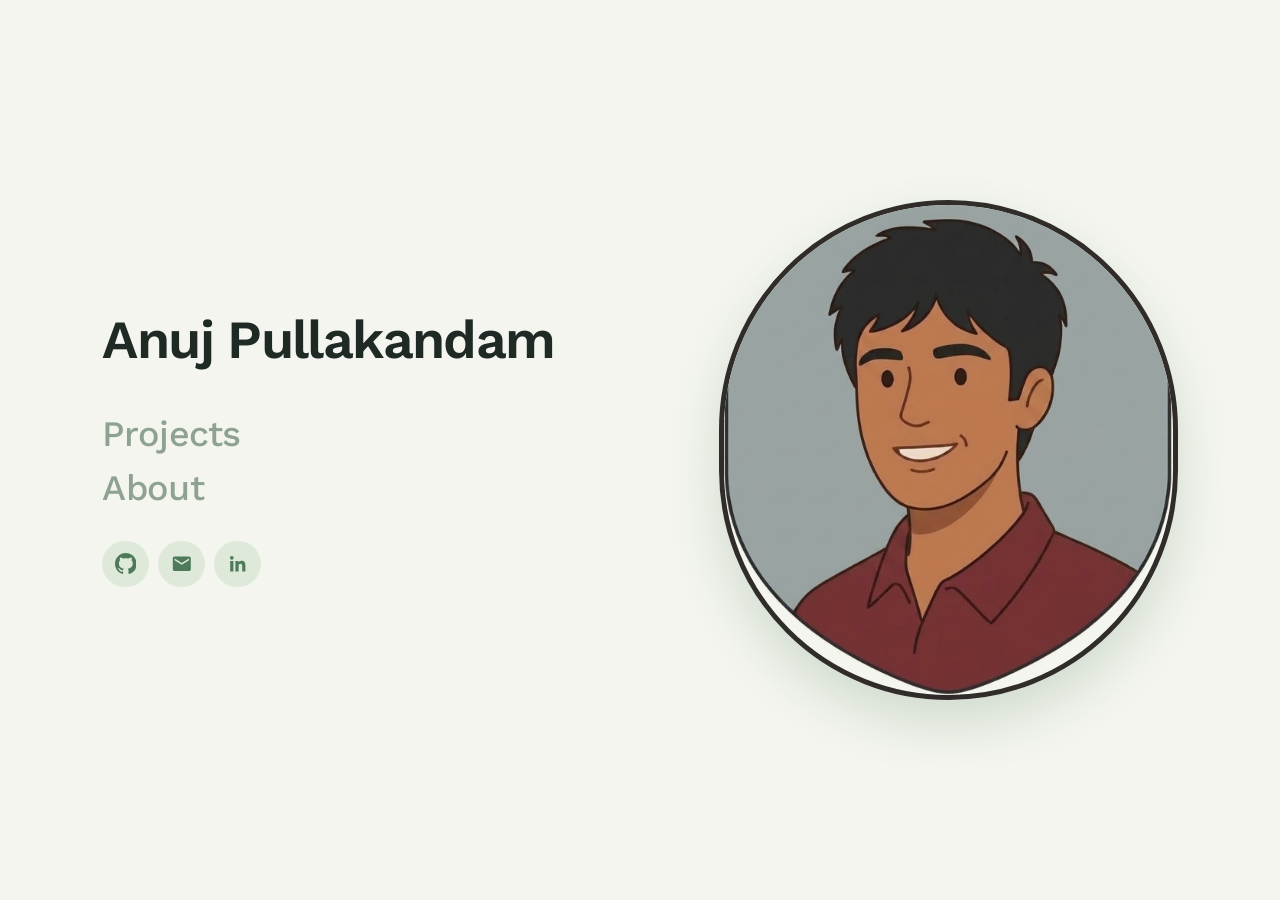
==== index.html @ 31966b10 "Full-page Projects/About with back arrow, copy-email, smaller name, shorter portrait Co-Authored-By:" ====
<!DOCTYPE html>
<html lang="en">
<head>
  <meta charset="UTF-8" />
  <meta name="viewport" content="width=device-width, initial-scale=1" />
  <title>Anuj Pullakandam</title>
  <meta name="description" content="Personal website of Anuj Pullakandam." />
  <link rel="preconnect" href="https://fonts.googleapis.com" />
  <link rel="preconnect" href="https://fonts.gstatic.com" crossorigin />
  <link href="https://fonts.googleapis.com/css2?family=Work+Sans:wght@400;500;600&display=swap" rel="stylesheet" />
  <link rel="stylesheet" href="css/style.css" />
</head>
<body>
  <main class="page">

    <!-- LEFT: name + navigation -->
    <nav class="sidebar">
      <h1 class="name">Anuj Pullakandam</h1>

      <ul class="links">
        <li><a href="#projects" data-view="projects">Projects</a></li>
        <li><a href="#about" data-view="about">About</a></li>
      </ul>

      <div class="socials">
        <a href="https://github.com/junap206" target="_blank" rel="noopener" aria-label="GitHub">
          <svg viewBox="0 0 16 16" aria-hidden="true"><path fill="currentColor" d="M8 0C3.58 0 0 3.58 0 8c0 3.54 2.29 6.53 5.47 7.59.4.07.55-.17.55-.38 0-.19-.01-.82-.01-1.49-2.01.37-2.53-.49-2.69-.94-.09-.23-.48-.94-.82-1.13-.28-.15-.68-.52-.01-.53.63-.01 1.08.58 1.23.82.72 1.21 1.87.87 2.33.66.07-.52.28-.87.51-1.07-1.78-.2-3.64-.89-3.64-3.95 0-.87.31-1.59.82-2.15-.08-.2-.36-1.02.08-2.12 0 0 .67-.21 2.2.82a7.5 7.5 0 0 1 4 0c1.53-1.04 2.2-.82 2.2-.82.44 1.1.16 1.92.08 2.12.51.56.82 1.27.82 2.15 0 3.07-1.87 3.75-3.65 3.95.29.25.54.73.54 1.48 0 1.07-.01 1.93-.01 2.2 0 .21.15.46.55.38A8.01 8.01 0 0 0 16 8c0-4.42-3.58-8-8-8z"/></svg>
        </a>
        <button type="button" class="copy-email" data-email="junap206@gmail.com" aria-label="Copy email address">
          <svg viewBox="0 0 24 24" aria-hidden="true"><path fill="currentColor" d="M20 4H4c-1.1 0-2 .9-2 2v12c0 1.1.9 2 2 2h16c1.1 0 2-.9 2-2V6c0-1.1-.9-2-2-2zm0 4l-8 5-8-5V6l8 5 8-5v2z"/></svg>
        <span class="toast" role="status" aria-live="polite">Copied!</span></button>
        <a href="https://www.linkedin.com/in/anuj-pullakandam" target="_blank" rel="noopener" aria-label="LinkedIn">
          <svg viewBox="0 0 24 24" aria-hidden="true"><path fill="currentColor" d="M20.45 20.45h-3.56v-5.57c0-1.33-.03-3.04-1.85-3.04-1.86 0-2.14 1.45-2.14 2.94v5.67H9.35V9h3.41v1.56h.05c.48-.9 1.64-1.85 3.37-1.85 3.6 0 4.27 2.37 4.27 5.46v6.28zM5.34 7.43a2.06 2.06 0 1 1 0-4.12 2.06 2.06 0 0 1 0 4.12zM7.12 20.45H3.56V9h3.56v11.45z"/></svg>
        </a>
      </div>
    </nav>

    <!-- RIGHT: swaps between home / about / projects -->
    <section class="content">

      <div class="view is-active" id="home">
        <img class="photo" src="assets/photo.png" alt="Illustrated portrait of Anuj Pullakandam" />
      </div>

    </section>
  </main>


  <section class="page-full" id="projects" aria-hidden="true">
    <button type="button" class="back" aria-label="Back">
      <svg viewBox="0 0 24 24" aria-hidden="true"><path fill="none" stroke="currentColor" stroke-width="2" stroke-linecap="round" stroke-linejoin="round" d="M19 12H5m6-6-6 6 6 6"/></svg>
    </button>
    <div class="page-full__inner">
      <h2>Projects</h2>
        <ul class="project-list">
          <li>
            <a href="https://github.com/junap206/personal-website" target="_blank" rel="noopener">
              <strong>Personal Website</strong>
              <span>This site. Plain HTML, CSS and a little JavaScript.</span>
            </a>
          </li>
          <li>
            <a href="https://github.com/junap206/homecare_intake" target="_blank" rel="noopener">
              <strong>Homecare Intake</strong>
              <span>Replace this with a one-line description.</span>
            </a>
          </li>
        </ul>
    </div>
  </section>

  <section class="page-full" id="about" aria-hidden="true">
    <button type="button" class="back" aria-label="Back">
      <svg viewBox="0 0 24 24" aria-hidden="true"><path fill="none" stroke="currentColor" stroke-width="2" stroke-linecap="round" stroke-linejoin="round" d="M19 12H5m6-6-6 6 6 6"/></svg>
    </button>
    <div class="page-full__inner">
      <h2>About</h2>
        <p>Write a short paragraph about yourself: where you study, what you're interested in, what you're working on.</p>
        <p>A second paragraph is optional.</p>
    </div>
  </section>

  <script src="js/main.js"></script>
</body>
</html>
---- css/style.css ----
/* ---------- Design tokens: change colors/fonts here ---------- */
:root {
  --bg: #f3f5ee;          /* cream */
  --text: #1f2a24;
  --muted: #8fa291;       /* inactive nav words */
  --accent: #4f7a5a;      /* sage green */
  --highlight: #dfe9da;   /* soft sage tint (icon circles, hovers) */
  --outline: #302c2a;     /* portrait outline */
  --ease: 0.25s ease;
  --font: "Work Sans", -apple-system, BlinkMacSystemFont, "Segoe UI", sans-serif;
}

* { box-sizing: border-box; margin: 0; padding: 0; }

html, body { height: 100%; }

body {
  background: var(--bg);
  color: var(--text);
  font-family: var(--font);
  line-height: 1.5;
  overflow: hidden;       /* one page, no scrolling */
}

/* ---------- Layout: text left, portrait right ---------- */
.page {
  height: 100vh;
  max-width: 1400px;
  margin: 0 auto;
  padding: 0 clamp(2rem, 8vw, 8rem);
  display: grid;
  grid-template-columns: 1fr 1fr;
  gap: 6rem;
  align-items: center;
}

/* ---------- Left ---------- */
.name {
  font-size: clamp(2.1rem, 4.2vw, 3.8rem);
  font-weight: 600;
  letter-spacing: -0.03em;
  line-height: 1;
  margin-bottom: 2.6rem;
}

.links { list-style: none; display: flex; flex-direction: column; align-items: flex-start; }

.links a {
  display: inline-block;
  font-size: clamp(1.7rem, 2.8vw, 2.5rem);
  font-weight: 500;
  letter-spacing: -0.02em;
  color: var(--muted);
  text-decoration: none;
  transition: color var(--ease), transform var(--ease);
}
.links a:hover,
.links a:focus-visible { color: var(--accent); transform: translateX(6px); outline: none; }
.links a.is-current { color: var(--text); }

.socials { display: flex; gap: 0.6rem; margin-top: 1.6rem; }
.socials a,
.socials button {
  display: grid;
  place-items: center;
  width: 2.9rem;
  height: 2.9rem;
  color: var(--accent);
  background: var(--highlight);
  border-radius: 50%;
  border: 0;
  cursor: pointer;
  position: relative;
  transition: background var(--ease), color var(--ease), transform var(--ease);
}
.socials a:hover,
.socials a:focus-visible,
.socials button:hover,
.socials button:focus-visible { background: var(--accent); color: var(--bg); transform: translateY(-3px); outline: none; }
.socials svg { width: 1.35rem; height: 1.35rem; }

/* ---------- Right ---------- */
.content { position: relative; height: 80vh; }

.view {
  position: absolute;
  inset: 0;
  display: flex;
  flex-direction: column;
  justify-content: center;
  opacity: 0;
  visibility: hidden;
  transform: translateY(8px);
  transition: opacity 0.35s ease, transform 0.35s ease, visibility 0.35s;
}
.view.is-active { opacity: 1; visibility: visible; transform: none; }

/* tall pill portrait */
.photo {
  align-self: flex-end;
  height: min(100%, 500px);
  aspect-ratio: 587 / 640;   /* a little shorter than the full image */
  object-fit: cover;
  object-position: center bottom;   /* trims the empty top */
  border: 5px solid var(--outline);
  border-radius: 999px;
  box-shadow: 0 24px 50px rgba(79, 122, 90, 0.2);
}

.toast {
  position: absolute;
  top: calc(100% + 0.5rem);
  left: 50%;
  transform: translate(-50%, -4px);
  padding: 0.3rem 0.8rem;
  border-radius: 999px;
  background: var(--text);
  color: var(--bg);
  font: 500 0.8rem var(--font);
  white-space: nowrap;
  opacity: 0;
  pointer-events: none;
  transition: opacity var(--ease), transform var(--ease);
}
.toast.is-visible { opacity: 1; transform: translate(-50%, 0); }

/* ---------- Full-page Projects / About ---------- */
.page-full {
  position: fixed;
  inset: 0;
  z-index: 10;
  background: var(--bg);
  overflow-y: auto;
  opacity: 0;
  visibility: hidden;
  transform: translateY(24px);
  transition: opacity 0.4s ease, transform 0.4s ease, visibility 0.4s;
}
.page-full.is-open { opacity: 1; visibility: visible; transform: none; }

.back {
  position: absolute;
  top: 2rem;
  left: clamp(1.5rem, 4vw, 3rem);
  display: grid;
  place-items: center;
  width: 3rem;
  height: 3rem;
  border: 0;
  border-radius: 50%;
  background: var(--highlight);
  color: var(--accent);
  cursor: pointer;
  transition: background var(--ease), color var(--ease), transform var(--ease);
}
.back:hover,
.back:focus-visible { background: var(--accent); color: var(--bg); transform: translateX(-3px); outline: none; }
.back svg { width: 1.4rem; height: 1.4rem; }

.page-full__inner { max-width: 720px; margin: 0 auto; padding: 7rem 1.5rem 4rem; }
.page-full h2 { font-size: clamp(2.2rem, 4vw, 3.2rem); font-weight: 600; letter-spacing: -0.03em; margin-bottom: 2rem; }
.page-full p { color: #566a5b; font-size: 1.1rem; max-width: 52ch; }
.page-full p + p { margin-top: 1rem; }

.project-list { list-style: none; display: grid; gap: 1rem; }
.project-list a {
  display: block;
  padding: 1.4rem 1.6rem;
  background: var(--highlight);
  border-radius: 22px;
  color: var(--text);
  text-decoration: none;
  transition: background var(--ease), transform var(--ease);
}
.project-list a:hover { background: #d3e2cd; transform: translateX(4px); }
.project-list strong { display: block; font-weight: 600; font-size: 1.2rem; }
.project-list span { color: #566a5b; }

/* ---------- Small screens: stack and allow scroll so nothing is cut off ---------- */
@media (max-width: 720px) {
  body { overflow: auto; }
  .page { height: auto; min-height: 100vh; grid-template-columns: 1fr; gap: 2.5rem; padding: 3rem 1.5rem; align-items: start; }
  .content { height: auto; min-height: 60vh; }
  .photo { align-self: flex-start; height: auto; width: min(300px, 100%); }
}

@media (prefers-reduced-motion: reduce) {
  * { transition: none !important; }
}
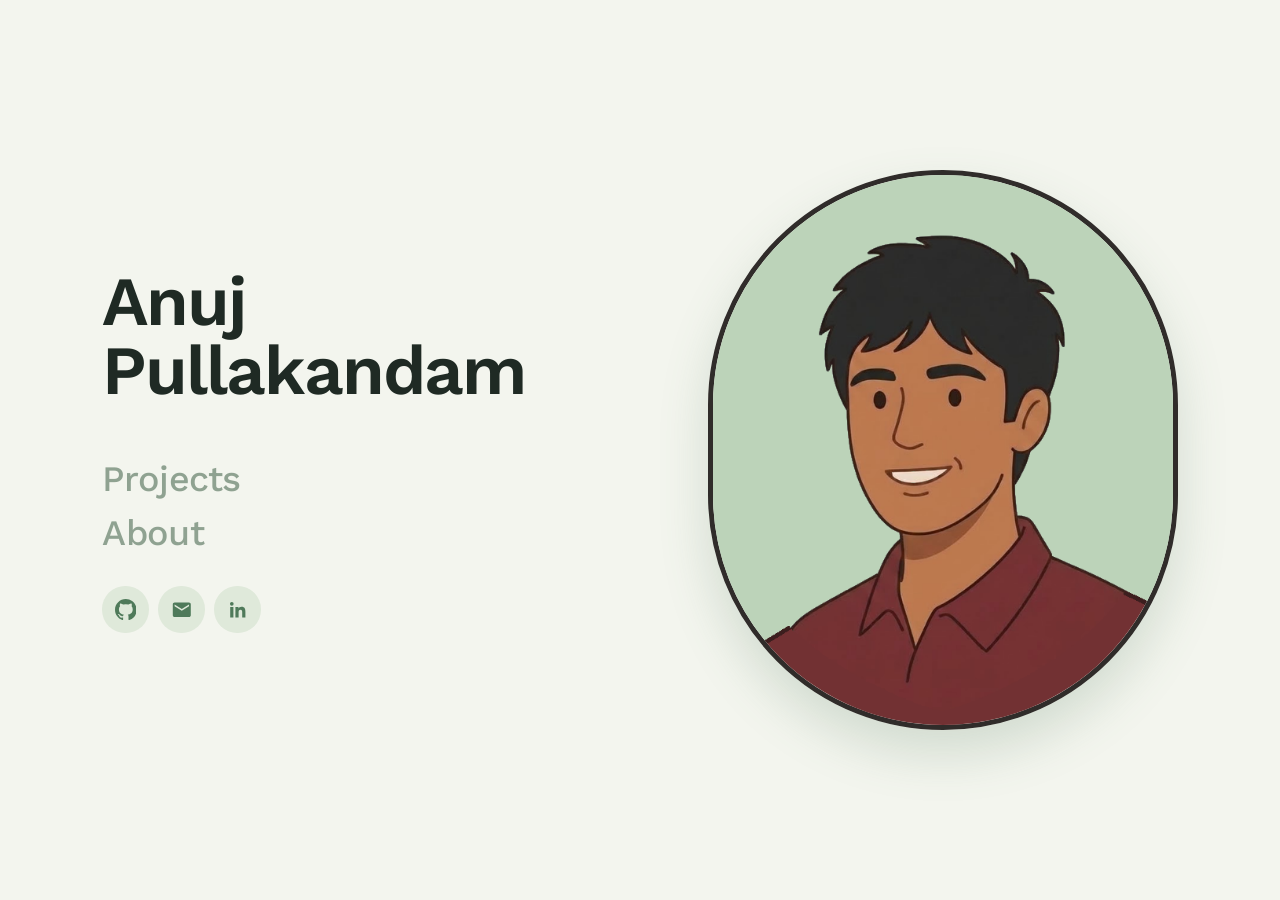
==== commit 3c2564c3: "Redesign: sage and cream palette, tall-pill portrait, icons under nav, project cards Co-Authored-By:" ====
--- a/index.html
+++ b/index.html
@@ -26,9 +26,9 @@
         <a href="https://github.com/junap206" target="_blank" rel="noopener" aria-label="GitHub">
           <svg viewBox="0 0 16 16" aria-hidden="true"><path fill="currentColor" d="M8 0C3.58 0 0 3.58 0 8c0 3.54 2.29 6.53 5.47 7.59.4.07.55-.17.55-.38 0-.19-.01-.82-.01-1.49-2.01.37-2.53-.49-2.69-.94-.09-.23-.48-.94-.82-1.13-.28-.15-.68-.52-.01-.53.63-.01 1.08.58 1.23.82.72 1.21 1.87.87 2.33.66.07-.52.28-.87.51-1.07-1.78-.2-3.64-.89-3.64-3.95 0-.87.31-1.59.82-2.15-.08-.2-.36-1.02.08-2.12 0 0 .67-.21 2.2.82a7.5 7.5 0 0 1 4 0c1.53-1.04 2.2-.82 2.2-.82.44 1.1.16 1.92.08 2.12.51.56.82 1.27.82 2.15 0 3.07-1.87 3.75-3.65 3.95.29.25.54.73.54 1.48 0 1.07-.01 1.93-.01 2.2 0 .21.15.46.55.38A8.01 8.01 0 0 0 16 8c0-4.42-3.58-8-8-8z"/></svg>
         </a>
-        <button type="button" class="copy-email" data-email="junap206@gmail.com" aria-label="Copy email address">
+        <a href="mailto:junap206@gmail.com" aria-label="Email">
           <svg viewBox="0 0 24 24" aria-hidden="true"><path fill="currentColor" d="M20 4H4c-1.1 0-2 .9-2 2v12c0 1.1.9 2 2 2h16c1.1 0 2-.9 2-2V6c0-1.1-.9-2-2-2zm0 4l-8 5-8-5V6l8 5 8-5v2z"/></svg>
-        <span class="toast" role="status" aria-live="polite">Copied!</span></button>
+        </a>
         <a href="https://www.linkedin.com/in/anuj-pullakandam" target="_blank" rel="noopener" aria-label="LinkedIn">
           <svg viewBox="0 0 24 24" aria-hidden="true"><path fill="currentColor" d="M20.45 20.45h-3.56v-5.57c0-1.33-.03-3.04-1.85-3.04-1.86 0-2.14 1.45-2.14 2.94v5.67H9.35V9h3.41v1.56h.05c.48-.9 1.64-1.85 3.37-1.85 3.6 0 4.27 2.37 4.27 5.46v6.28zM5.34 7.43a2.06 2.06 0 1 1 0-4.12 2.06 2.06 0 0 1 0 4.12zM7.12 20.45H3.56V9h3.56v11.45z"/></svg>
         </a>
@@ -42,16 +42,14 @@
         <img class="photo" src="assets/photo.png" alt="Illustrated portrait of Anuj Pullakandam" />
       </div>
 
-    </section>
-  </main>
+      <div class="view" id="about">
+        <h2>About</h2>
+        <p>Write a short paragraph about yourself: where you study, what you're interested in, what you're working on.</p>
+        <p>A second paragraph is optional.</p>
+      </div>
 
-
-  <section class="page-full" id="projects" aria-hidden="true">
-    <button type="button" class="back" aria-label="Back">
-      <svg viewBox="0 0 24 24" aria-hidden="true"><path fill="none" stroke="currentColor" stroke-width="2" stroke-linecap="round" stroke-linejoin="round" d="M19 12H5m6-6-6 6 6 6"/></svg>
-    </button>
-    <div class="page-full__inner">
-      <h2>Projects</h2>
+      <div class="view" id="projects">
+        <h2>Projects</h2>
         <ul class="project-list">
           <li>
             <a href="https://github.com/junap206/personal-website" target="_blank" rel="noopener">
@@ -66,19 +64,10 @@
             </a>
           </li>
         </ul>
-    </div>
-  </section>
+      </div>
 
-  <section class="page-full" id="about" aria-hidden="true">
-    <button type="button" class="back" aria-label="Back">
-      <svg viewBox="0 0 24 24" aria-hidden="true"><path fill="none" stroke="currentColor" stroke-width="2" stroke-linecap="round" stroke-linejoin="round" d="M19 12H5m6-6-6 6 6 6"/></svg>
-    </button>
-    <div class="page-full__inner">
-      <h2>About</h2>
-        <p>Write a short paragraph about yourself: where you study, what you're interested in, what you're working on.</p>
-        <p>A second paragraph is optional.</p>
-    </div>
-  </section>
+    </section>
+  </main>
 
   <script src="js/main.js"></script>
 </body>
--- a/css/style.css
+++ b/css/style.css
@@ -36,11 +36,11 @@
 
 /* ---------- Left ---------- */
 .name {
-  font-size: clamp(2.1rem, 4.2vw, 3.8rem);
+  font-size: clamp(2.6rem, 5.4vw, 4.8rem);
   font-weight: 600;
   letter-spacing: -0.03em;
   line-height: 1;
-  margin-bottom: 2.6rem;
+  margin-bottom: 3rem;
 }
 
 .links { list-style: none; display: flex; flex-direction: column; align-items: flex-start; }
@@ -59,8 +59,7 @@
 .links a.is-current { color: var(--text); }
 
 .socials { display: flex; gap: 0.6rem; margin-top: 1.6rem; }
-.socials a,
-.socials button {
+.socials a {
   display: grid;
   place-items: center;
   width: 2.9rem;
@@ -68,15 +67,10 @@
   color: var(--accent);
   background: var(--highlight);
   border-radius: 50%;
-  border: 0;
-  cursor: pointer;
-  position: relative;
   transition: background var(--ease), color var(--ease), transform var(--ease);
 }
 .socials a:hover,
-.socials a:focus-visible,
-.socials button:hover,
-.socials button:focus-visible { background: var(--accent); color: var(--bg); transform: translateY(-3px); outline: none; }
+.socials a:focus-visible { background: var(--accent); color: var(--bg); transform: translateY(-3px); outline: none; }
 .socials svg { width: 1.35rem; height: 1.35rem; }
 
 /* ---------- Right ---------- */
@@ -98,83 +92,31 @@
 /* tall pill portrait */
 .photo {
   align-self: flex-end;
-  height: min(100%, 500px);
-  aspect-ratio: 587 / 640;   /* a little shorter than the full image */
+  height: min(100%, 560px);
+  aspect-ratio: 587 / 700;
   object-fit: cover;
-  object-position: center bottom;   /* trims the empty top */
   border: 5px solid var(--outline);
   border-radius: 999px;
   box-shadow: 0 24px 50px rgba(79, 122, 90, 0.2);
 }
 
-.toast {
-  position: absolute;
-  top: calc(100% + 0.5rem);
-  left: 50%;
-  transform: translate(-50%, -4px);
-  padding: 0.3rem 0.8rem;
-  border-radius: 999px;
-  background: var(--text);
-  color: var(--bg);
-  font: 500 0.8rem var(--font);
-  white-space: nowrap;
-  opacity: 0;
-  pointer-events: none;
-  transition: opacity var(--ease), transform var(--ease);
-}
-.toast.is-visible { opacity: 1; transform: translate(-50%, 0); }
+.view h2 { font-size: 1.6rem; font-weight: 600; letter-spacing: -0.02em; margin-bottom: 1.2rem; }
+.view p { color: #566a5b; max-width: 44ch; font-size: 1.05rem; }
+.view p + p { margin-top: 0.9rem; }
 
-/* ---------- Full-page Projects / About ---------- */
-.page-full {
-  position: fixed;
-  inset: 0;
-  z-index: 10;
-  background: var(--bg);
-  overflow-y: auto;
-  opacity: 0;
-  visibility: hidden;
-  transform: translateY(24px);
-  transition: opacity 0.4s ease, transform 0.4s ease, visibility 0.4s;
-}
-.page-full.is-open { opacity: 1; visibility: visible; transform: none; }
-
-.back {
-  position: absolute;
-  top: 2rem;
-  left: clamp(1.5rem, 4vw, 3rem);
-  display: grid;
-  place-items: center;
-  width: 3rem;
-  height: 3rem;
-  border: 0;
-  border-radius: 50%;
-  background: var(--highlight);
-  color: var(--accent);
-  cursor: pointer;
-  transition: background var(--ease), color var(--ease), transform var(--ease);
-}
-.back:hover,
-.back:focus-visible { background: var(--accent); color: var(--bg); transform: translateX(-3px); outline: none; }
-.back svg { width: 1.4rem; height: 1.4rem; }
-
-.page-full__inner { max-width: 720px; margin: 0 auto; padding: 7rem 1.5rem 4rem; }
-.page-full h2 { font-size: clamp(2.2rem, 4vw, 3.2rem); font-weight: 600; letter-spacing: -0.03em; margin-bottom: 2rem; }
-.page-full p { color: #566a5b; font-size: 1.1rem; max-width: 52ch; }
-.page-full p + p { margin-top: 1rem; }
-
-.project-list { list-style: none; display: grid; gap: 1rem; }
+.project-list { list-style: none; display: grid; gap: 0.9rem; max-width: 460px; }
 .project-list a {
   display: block;
-  padding: 1.4rem 1.6rem;
+  padding: 1.1rem 1.4rem;
   background: var(--highlight);
-  border-radius: 22px;
+  border-radius: 20px;
   color: var(--text);
   text-decoration: none;
   transition: background var(--ease), transform var(--ease);
 }
 .project-list a:hover { background: #d3e2cd; transform: translateX(4px); }
-.project-list strong { display: block; font-weight: 600; font-size: 1.2rem; }
-.project-list span { color: #566a5b; }
+.project-list strong { display: block; font-weight: 600; font-size: 1.1rem; }
+.project-list span { color: #566a5b; font-size: 0.95rem; }
 
 /* ---------- Small screens: stack and allow scroll so nothing is cut off ---------- */
 @media (max-width: 720px) {
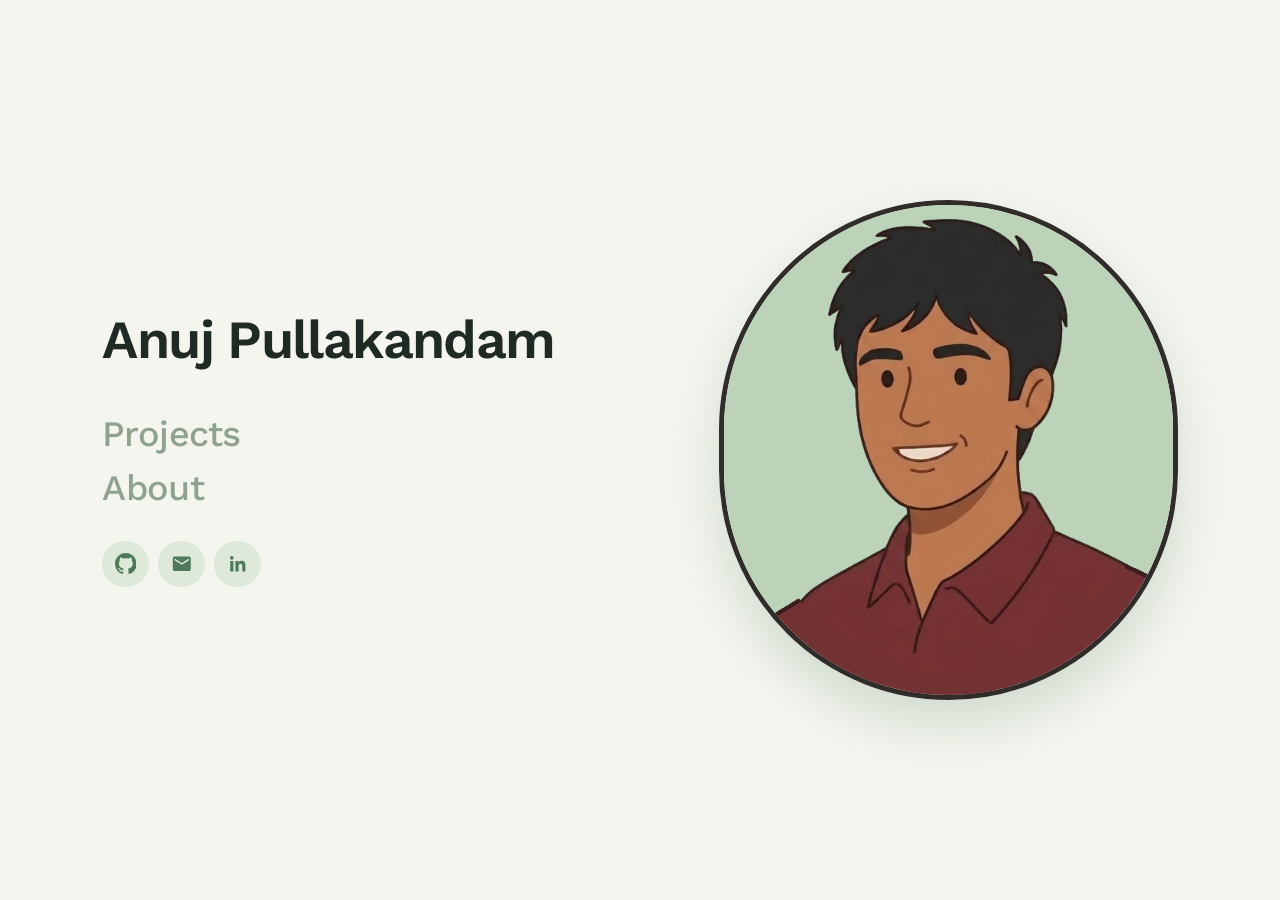
==== commit 71c6a1e6: "About: one-line intro, dash list, interest bubbles; tidy demo captions Co-Authored-By: Claude Sonnet" ====
--- a/index.html
+++ b/index.html
@@ -26,9 +26,9 @@
         <a href="https://github.com/junap206" target="_blank" rel="noopener" aria-label="GitHub">
           <svg viewBox="0 0 16 16" aria-hidden="true"><path fill="currentColor" d="M8 0C3.58 0 0 3.58 0 8c0 3.54 2.29 6.53 5.47 7.59.4.07.55-.17.55-.38 0-.19-.01-.82-.01-1.49-2.01.37-2.53-.49-2.69-.94-.09-.23-.48-.94-.82-1.13-.28-.15-.68-.52-.01-.53.63-.01 1.08.58 1.23.82.72 1.21 1.87.87 2.33.66.07-.52.28-.87.51-1.07-1.78-.2-3.64-.89-3.64-3.95 0-.87.31-1.59.82-2.15-.08-.2-.36-1.02.08-2.12 0 0 .67-.21 2.2.82a7.5 7.5 0 0 1 4 0c1.53-1.04 2.2-.82 2.2-.82.44 1.1.16 1.92.08 2.12.51.56.82 1.27.82 2.15 0 3.07-1.87 3.75-3.65 3.95.29.25.54.73.54 1.48 0 1.07-.01 1.93-.01 2.2 0 .21.15.46.55.38A8.01 8.01 0 0 0 16 8c0-4.42-3.58-8-8-8z"/></svg>
         </a>
-        <a href="mailto:junap206@gmail.com" aria-label="Email">
+        <button type="button" class="copy-email" data-email="junap206@gmail.com" aria-label="Copy email address">
           <svg viewBox="0 0 24 24" aria-hidden="true"><path fill="currentColor" d="M20 4H4c-1.1 0-2 .9-2 2v12c0 1.1.9 2 2 2h16c1.1 0 2-.9 2-2V6c0-1.1-.9-2-2-2zm0 4l-8 5-8-5V6l8 5 8-5v2z"/></svg>
-        </a>
+        <span class="toast" role="status" aria-live="polite">Copied!</span></button>
         <a href="https://www.linkedin.com/in/anuj-pullakandam" target="_blank" rel="noopener" aria-label="LinkedIn">
           <svg viewBox="0 0 24 24" aria-hidden="true"><path fill="currentColor" d="M20.45 20.45h-3.56v-5.57c0-1.33-.03-3.04-1.85-3.04-1.86 0-2.14 1.45-2.14 2.94v5.67H9.35V9h3.41v1.56h.05c.48-.9 1.64-1.85 3.37-1.85 3.6 0 4.27 2.37 4.27 5.46v6.28zM5.34 7.43a2.06 2.06 0 1 1 0-4.12 2.06 2.06 0 0 1 0 4.12zM7.12 20.45H3.56V9h3.56v11.45z"/></svg>
         </a>
@@ -42,32 +42,78 @@
         <img class="photo" src="assets/photo.png" alt="Illustrated portrait of Anuj Pullakandam" />
       </div>
 
-      <div class="view" id="about">
-        <h2>About</h2>
-        <p>Write a short paragraph about yourself: where you study, what you're interested in, what you're working on.</p>
-        <p>A second paragraph is optional.</p>
-      </div>
-
-      <div class="view" id="projects">
-        <h2>Projects</h2>
-        <ul class="project-list">
-          <li>
-            <a href="https://github.com/junap206/personal-website" target="_blank" rel="noopener">
-              <strong>Personal Website</strong>
-              <span>This site. Plain HTML, CSS and a little JavaScript.</span>
-            </a>
-          </li>
-          <li>
-            <a href="https://github.com/junap206/homecare_intake" target="_blank" rel="noopener">
-              <strong>Homecare Intake</strong>
-              <span>Replace this with a one-line description.</span>
-            </a>
-          </li>
-        </ul>
-      </div>
-
     </section>
   </main>
+
+
+  <section class="page-full" id="projects" aria-hidden="true">
+    <button type="button" class="back" aria-label="Back">
+      <svg viewBox="0 0 24 24" aria-hidden="true"><path fill="none" stroke="currentColor" stroke-width="2" stroke-linecap="round" stroke-linejoin="round" d="M19 12H5m6-6-6 6 6 6"/></svg>
+    </button>
+    <div class="page-full__inner">
+      <h2>Projects</h2>
+        <ul class="project-list">
+        <li>
+          <span class="project-name">Sleep Stage Model Predictor</span>
+          <a class="pill" href="https://sleep-stage-explorer.vercel.app" target="_blank" rel="noopener">Try it live &#8599;</a>
+        </li>
+        <li>
+          <span class="project-name">Homecare Intake Platform</span>
+          <a class="pill" href="#demos" data-view="demos">Demo videos</a>
+        </li>
+        <li>
+          <span class="project-name">Anesthesiology Triage Agents</span>
+          <a class="pill" href="https://www.uhhospitals.org" target="_blank" rel="noopener">University Hospitals &#8599;</a>
+        </li>
+      </ul>
+    </div>
+  </section>
+
+  <section class="page-full" id="about" aria-hidden="true">
+    <button type="button" class="back" aria-label="Back">
+      <svg viewBox="0 0 24 24" aria-hidden="true"><path fill="none" stroke="currentColor" stroke-width="2" stroke-linecap="round" stroke-linejoin="round" d="M19 12H5m6-6-6 6 6 6"/></svg>
+    </button>
+    <div class="page-full__inner">
+      <h2>About</h2>
+      <p class="intro-line">Third-year at Case Western Reserve University studying Systems Biology.</p>
+      <ul class="about-list">
+        <li>Machine Learning Researcher, Cleveland Clinic</li>
+        <li>Veale Synder Fellowship</li>
+        <li>Startup Microgrant Award Winner</li>
+        <li>Hospice Club</li>
+        <li>Intramural Basketball</li>
+      </ul>
+      <ul class="tags">
+        <li>Clinical machine learning</li>
+        <li>AI agents</li>
+        <li>Wearable biosignals</li>
+        <li>Healthcare automation</li>
+        <li>Entrepreneurship</li>
+      </ul>
+    </div>
+  </section>
+
+  <section class="page-full" id="demos" aria-hidden="true">
+    <button type="button" class="back" data-back="projects" aria-label="Back to projects">
+      <svg viewBox="0 0 24 24" aria-hidden="true"><path fill="none" stroke="currentColor" stroke-width="2" stroke-linecap="round" stroke-linejoin="round" d="M19 12H5m6-6-6 6 6 6"/></svg>
+    </button>
+    <div class="page-full__inner page-full__inner--wide">
+      <h2>Demo videos</h2>
+      <p class="note">All data shown is synthetic.</p>
+      <figure>
+        <figcaption>New inquiry &rarr; booked assessment</figcaption>
+        <img loading="lazy" src="https://github.com/user-attachments/assets/ff202d67-4809-4ab7-85db-1e37ed2056d8" alt="Screen recording: a new inquiry becomes a booked assessment" />
+      </figure>
+      <figure>
+        <figcaption>Reviving cold leads</figcaption>
+        <img loading="lazy" src="https://github.com/user-attachments/assets/c8e42e3a-fa9d-468a-8367-500f63a173e7" alt="Screen recording: reviving a cold lead" />
+      </figure>
+      <figure>
+        <figcaption>Accurate hand-off when needed</figcaption>
+        <img loading="lazy" src="https://github.com/user-attachments/assets/28e69f72-2807-4b13-ad55-cf5e9d05486f" alt="Screen recording: hand-off to a staff member" />
+      </figure>
+    </div>
+  </section>
 
   <script src="js/main.js"></script>
 </body>
--- a/css/style.css
+++ b/css/style.css
@@ -36,11 +36,11 @@
 
 /* ---------- Left ---------- */
 .name {
-  font-size: clamp(2.6rem, 5.4vw, 4.8rem);
+  font-size: clamp(2.1rem, 4.2vw, 3.8rem);
   font-weight: 600;
   letter-spacing: -0.03em;
   line-height: 1;
-  margin-bottom: 3rem;
+  margin-bottom: 2.6rem;
 }
 
 .links { list-style: none; display: flex; flex-direction: column; align-items: flex-start; }
@@ -59,7 +59,8 @@
 .links a.is-current { color: var(--text); }
 
 .socials { display: flex; gap: 0.6rem; margin-top: 1.6rem; }
-.socials a {
+.socials a,
+.socials button {
   display: grid;
   place-items: center;
   width: 2.9rem;
@@ -67,10 +68,15 @@
   color: var(--accent);
   background: var(--highlight);
   border-radius: 50%;
+  border: 0;
+  cursor: pointer;
+  position: relative;
   transition: background var(--ease), color var(--ease), transform var(--ease);
 }
 .socials a:hover,
-.socials a:focus-visible { background: var(--accent); color: var(--bg); transform: translateY(-3px); outline: none; }
+.socials a:focus-visible,
+.socials button:hover,
+.socials button:focus-visible { background: var(--accent); color: var(--bg); transform: translateY(-3px); outline: none; }
 .socials svg { width: 1.35rem; height: 1.35rem; }
 
 /* ---------- Right ---------- */
@@ -92,34 +98,112 @@
 /* tall pill portrait */
 .photo {
   align-self: flex-end;
-  height: min(100%, 560px);
-  aspect-ratio: 587 / 700;
+  height: min(100%, 500px);
+  aspect-ratio: 587 / 640;   /* a little shorter than the full image */
   object-fit: cover;
+  object-position: center bottom;   /* trims the empty top */
   border: 5px solid var(--outline);
   border-radius: 999px;
   box-shadow: 0 24px 50px rgba(79, 122, 90, 0.2);
 }
 
-.view h2 { font-size: 1.6rem; font-weight: 600; letter-spacing: -0.02em; margin-bottom: 1.2rem; }
-.view p { color: #566a5b; max-width: 44ch; font-size: 1.05rem; }
-.view p + p { margin-top: 0.9rem; }
-
-.project-list { list-style: none; display: grid; gap: 0.9rem; max-width: 460px; }
-.project-list a {
-  display: block;
-  padding: 1.1rem 1.4rem;
+.toast {
+  position: absolute;
+  top: calc(100% + 0.5rem);
+  left: 50%;
+  transform: translate(-50%, -4px);
+  padding: 0.3rem 0.8rem;
+  border-radius: 999px;
+  background: var(--text);
+  color: var(--bg);
+  font: 500 0.8rem var(--font);
+  white-space: nowrap;
+  opacity: 0;
+  pointer-events: none;
+  transition: opacity var(--ease), transform var(--ease);
+}
+.toast.is-visible { opacity: 1; transform: translate(-50%, 0); }
+
+/* ---------- Full-page Projects / About ---------- */
+.page-full {
+  position: fixed;
+  inset: 0;
+  z-index: 10;
+  background: var(--bg);
+  overflow-y: auto;
+  opacity: 0;
+  visibility: hidden;
+  transform: translateY(24px);
+  transition: opacity 0.4s ease, transform 0.4s ease, visibility 0.4s;
+}
+.page-full.is-open { opacity: 1; visibility: visible; transform: none; }
+
+.back {
+  position: absolute;
+  top: 2rem;
+  left: clamp(1.5rem, 4vw, 3rem);
+  display: grid;
+  place-items: center;
+  width: 3rem;
+  height: 3rem;
+  border: 0;
+  border-radius: 50%;
   background: var(--highlight);
-  border-radius: 20px;
-  color: var(--text);
+  color: var(--accent);
+  cursor: pointer;
+  transition: background var(--ease), color var(--ease), transform var(--ease);
+}
+.back:hover,
+.back:focus-visible { background: var(--accent); color: var(--bg); transform: translateX(-3px); outline: none; }
+.back svg { width: 1.4rem; height: 1.4rem; }
+
+.page-full__inner { max-width: 720px; margin: 0 auto; padding: 7rem 1.5rem 4rem; }
+.page-full h2 { font-size: clamp(2.2rem, 4vw, 3.2rem); font-weight: 600; letter-spacing: -0.03em; margin-bottom: 2rem; }
+.page-full p { color: #566a5b; font-size: 1.1rem; max-width: 52ch; }
+.page-full p + p { margin-top: 1rem; }
+
+.project-list { list-style: none; }
+.project-list li {
+  display: flex;
+  align-items: center;
+  flex-wrap: wrap;
+  gap: 0.6rem 1.2rem;
+  padding: 1.3rem 0;
+  border-bottom: 1px solid #dde4d6;
+}
+.project-list li:first-child { border-top: 1px solid #dde4d6; }
+.project-name { font-size: clamp(1.3rem, 2.2vw, 1.7rem); font-weight: 500; letter-spacing: -0.02em; }
+
+.pill {
+  padding: 0.35rem 1rem;
+  border-radius: 999px;
+  background: var(--highlight);
+  color: var(--accent);
+  font-size: 0.9rem;
+  font-weight: 500;
   text-decoration: none;
-  transition: background var(--ease), transform var(--ease);
-}
-.project-list a:hover { background: #d3e2cd; transform: translateX(4px); }
-.project-list strong { display: block; font-weight: 600; font-size: 1.1rem; }
-.project-list span { color: #566a5b; font-size: 0.95rem; }
+  transition: background var(--ease), color var(--ease);
+}
+.pill:hover,
+.pill:focus-visible { background: var(--accent); color: var(--bg); outline: none; }
+
+.page-full .intro-line { max-width: none; white-space: nowrap; }
+.about-list { list-style: none; margin-top: 1.6rem; }
+.about-list li { padding: 0.35rem 0; font-size: 1.15rem; font-weight: 500; }
+.about-list li::before { content: "\2013"; margin-right: 0.8rem; color: var(--accent); }
+
+.tags { list-style: none; display: flex; flex-wrap: wrap; gap: 0.6rem; margin-top: 2rem; }
+.tags li { padding: 0.45rem 1.05rem; border-radius: 999px; background: var(--highlight); color: var(--accent); font-weight: 500; font-size: 0.95rem; }
+
+.page-full__inner--wide { max-width: 960px; }
+.page-full .note { margin: -1rem 0 2rem; font-size: 0.95rem; }
+.page-full figure { margin-bottom: 3rem; }
+.page-full figcaption { margin-bottom: 0.9rem; font-size: 1.2rem; font-weight: 500; letter-spacing: -0.01em; }
+.page-full figure img { display: block; width: 100%; height: auto; border-radius: 16px; border: 1px solid #d6dfd0; box-shadow: 0 10px 30px rgba(79, 122, 90, 0.12); }
 
 /* ---------- Small screens: stack and allow scroll so nothing is cut off ---------- */
 @media (max-width: 720px) {
+  .page-full .intro-line { white-space: normal; }
   body { overflow: auto; }
   .page { height: auto; min-height: 100vh; grid-template-columns: 1fr; gap: 2.5rem; padding: 3rem 1.5rem; align-items: start; }
   .content { height: auto; min-height: 60vh; }
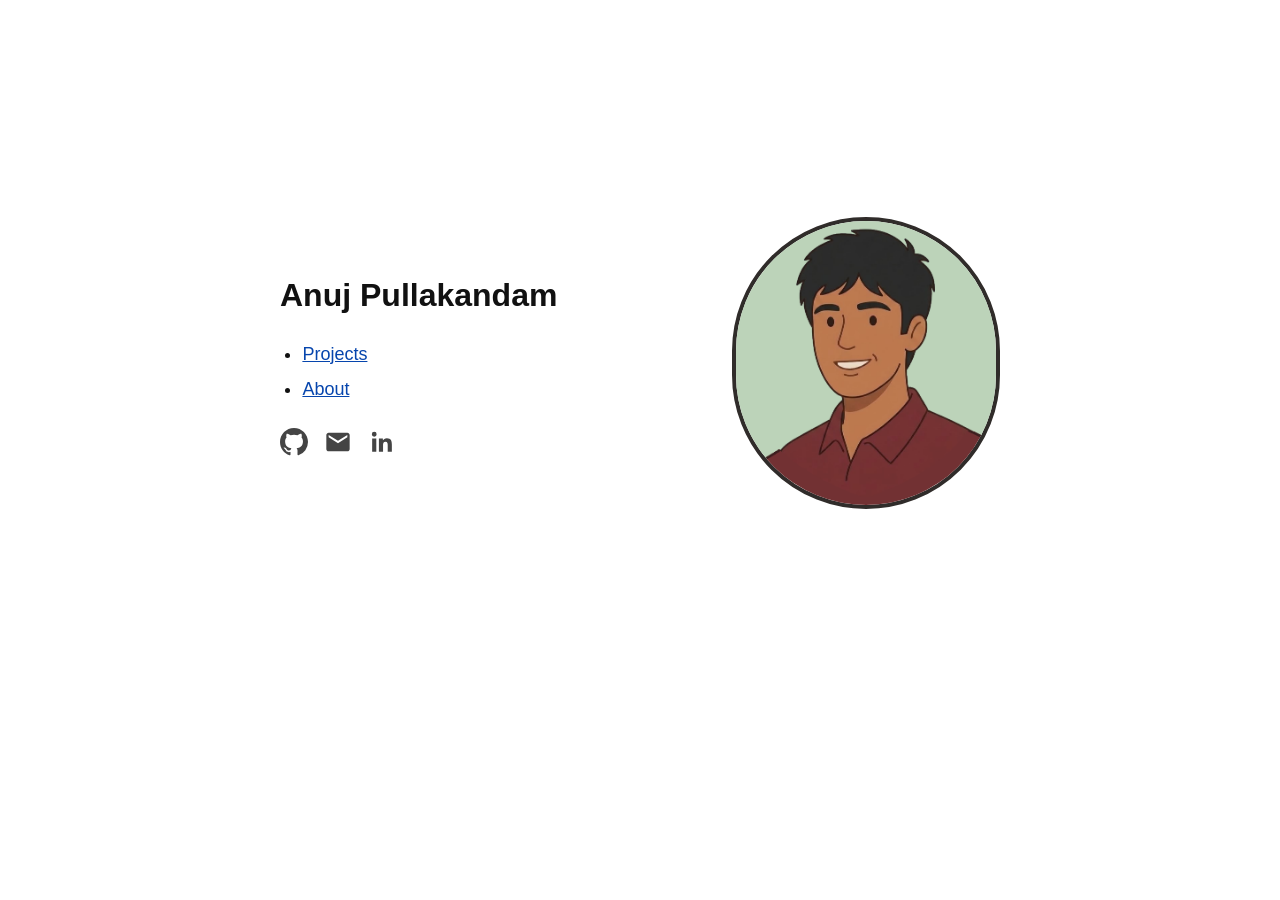
==== commit 32e0c25a: "Switch to plain white multi-page site" ====
--- a/index.html
+++ b/index.html
@@ -4,117 +4,25 @@
   <meta charset="UTF-8" />
   <meta name="viewport" content="width=device-width, initial-scale=1" />
   <title>Anuj Pullakandam</title>
-  <meta name="description" content="Personal website of Anuj Pullakandam." />
-  <link rel="preconnect" href="https://fonts.googleapis.com" />
-  <link rel="preconnect" href="https://fonts.gstatic.com" crossorigin />
-  <link href="https://fonts.googleapis.com/css2?family=Work+Sans:wght@400;500;600&display=swap" rel="stylesheet" />
   <link rel="stylesheet" href="css/style.css" />
 </head>
 <body>
-  <main class="page">
-
-    <!-- LEFT: name + navigation -->
-    <nav class="sidebar">
-      <h1 class="name">Anuj Pullakandam</h1>
-
-      <ul class="links">
-        <li><a href="#projects" data-view="projects">Projects</a></li>
-        <li><a href="#about" data-view="about">About</a></li>
+  <div class="home">
+    <div>
+      <h1>Anuj Pullakandam</h1>
+      <ul>
+        <li><a href="projects.html">Projects</a></li>
+        <li><a href="about.html">About</a></li>
       </ul>
-
-      <div class="socials">
-        <a href="https://github.com/junap206" target="_blank" rel="noopener" aria-label="GitHub">
-          <svg viewBox="0 0 16 16" aria-hidden="true"><path fill="currentColor" d="M8 0C3.58 0 0 3.58 0 8c0 3.54 2.29 6.53 5.47 7.59.4.07.55-.17.55-.38 0-.19-.01-.82-.01-1.49-2.01.37-2.53-.49-2.69-.94-.09-.23-.48-.94-.82-1.13-.28-.15-.68-.52-.01-.53.63-.01 1.08.58 1.23.82.72 1.21 1.87.87 2.33.66.07-.52.28-.87.51-1.07-1.78-.2-3.64-.89-3.64-3.95 0-.87.31-1.59.82-2.15-.08-.2-.36-1.02.08-2.12 0 0 .67-.21 2.2.82a7.5 7.5 0 0 1 4 0c1.53-1.04 2.2-.82 2.2-.82.44 1.1.16 1.92.08 2.12.51.56.82 1.27.82 2.15 0 3.07-1.87 3.75-3.65 3.95.29.25.54.73.54 1.48 0 1.07-.01 1.93-.01 2.2 0 .21.15.46.55.38A8.01 8.01 0 0 0 16 8c0-4.42-3.58-8-8-8z"/></svg>
-        </a>
-        <button type="button" class="copy-email" data-email="junap206@gmail.com" aria-label="Copy email address">
-          <svg viewBox="0 0 24 24" aria-hidden="true"><path fill="currentColor" d="M20 4H4c-1.1 0-2 .9-2 2v12c0 1.1.9 2 2 2h16c1.1 0 2-.9 2-2V6c0-1.1-.9-2-2-2zm0 4l-8 5-8-5V6l8 5 8-5v2z"/></svg>
-        <span class="toast" role="status" aria-live="polite">Copied!</span></button>
-        <a href="https://www.linkedin.com/in/anuj-pullakandam" target="_blank" rel="noopener" aria-label="LinkedIn">
-          <svg viewBox="0 0 24 24" aria-hidden="true"><path fill="currentColor" d="M20.45 20.45h-3.56v-5.57c0-1.33-.03-3.04-1.85-3.04-1.86 0-2.14 1.45-2.14 2.94v5.67H9.35V9h3.41v1.56h.05c.48-.9 1.64-1.85 3.37-1.85 3.6 0 4.27 2.37 4.27 5.46v6.28zM5.34 7.43a2.06 2.06 0 1 1 0-4.12 2.06 2.06 0 0 1 0 4.12zM7.12 20.45H3.56V9h3.56v11.45z"/></svg>
-        </a>
+      <div class="icons">
+        <a href="https://github.com/junap206" aria-label="GitHub"><svg viewBox="0 0 16 16" aria-hidden="true"><path fill="currentColor" d="M8 0C3.58 0 0 3.58 0 8c0 3.54 2.29 6.53 5.47 7.59.4.07.55-.17.55-.38 0-.19-.01-.82-.01-1.49-2.01.37-2.53-.49-2.69-.94-.09-.23-.48-.94-.82-1.13-.28-.15-.68-.52-.01-.53.63-.01 1.08.58 1.23.82.72 1.21 1.87.87 2.33.66.07-.52.28-.87.51-1.07-1.78-.2-3.64-.89-3.64-3.95 0-.87.31-1.59.82-2.15-.08-.2-.36-1.02.08-2.12 0 0 .67-.21 2.2.82a7.5 7.5 0 0 1 4 0c1.53-1.04 2.2-.82 2.2-.82.44 1.1.16 1.92.08 2.12.51.56.82 1.27.82 2.15 0 3.07-1.87 3.75-3.65 3.95.29.25.54.73.54 1.48 0 1.07-.01 1.93-.01 2.2 0 .21.15.46.55.38A8.01 8.01 0 0 0 16 8c0-4.42-3.58-8-8-8z"/></svg></a>
+        <button type="button" id="copy-email" aria-label="Copy email address"><svg viewBox="0 0 24 24" aria-hidden="true"><path fill="currentColor" d="M20 4H4c-1.1 0-2 .9-2 2v12c0 1.1.9 2 2 2h16c1.1 0 2-.9 2-2V6c0-1.1-.9-2-2-2zm0 4l-8 5-8-5V6l8 5 8-5v2z"/></svg></button>
+        <a href="https://www.linkedin.com/in/anuj-pullakandam" aria-label="LinkedIn"><svg viewBox="0 0 24 24" aria-hidden="true"><path fill="currentColor" d="M20.45 20.45h-3.56v-5.57c0-1.33-.03-3.04-1.85-3.04-1.86 0-2.14 1.45-2.14 2.94v5.67H9.35V9h3.41v1.56h.05c.48-.9 1.64-1.85 3.37-1.85 3.6 0 4.27 2.37 4.27 5.46v6.28zM5.34 7.43a2.06 2.06 0 1 1 0-4.12 2.06 2.06 0 0 1 0 4.12zM7.12 20.45H3.56V9h3.56v11.45z"/></svg></a>
+        <span id="copied" role="status">Copied!</span>
       </div>
-    </nav>
-
-    <!-- RIGHT: swaps between home / about / projects -->
-    <section class="content">
-
-      <div class="view is-active" id="home">
-        <img class="photo" src="assets/photo.png" alt="Illustrated portrait of Anuj Pullakandam" />
-      </div>
-
-    </section>
-  </main>
-
-
-  <section class="page-full" id="projects" aria-hidden="true">
-    <button type="button" class="back" aria-label="Back">
-      <svg viewBox="0 0 24 24" aria-hidden="true"><path fill="none" stroke="currentColor" stroke-width="2" stroke-linecap="round" stroke-linejoin="round" d="M19 12H5m6-6-6 6 6 6"/></svg>
-    </button>
-    <div class="page-full__inner">
-      <h2>Projects</h2>
-        <ul class="project-list">
-        <li>
-          <span class="project-name">Sleep Stage Model Predictor</span>
-          <a class="pill" href="https://sleep-stage-explorer.vercel.app" target="_blank" rel="noopener">Try it live &#8599;</a>
-        </li>
-        <li>
-          <span class="project-name">Homecare Intake Platform</span>
-          <a class="pill" href="#demos" data-view="demos">Demo videos</a>
-        </li>
-        <li>
-          <span class="project-name">Anesthesiology Triage Agents</span>
-          <a class="pill" href="https://www.uhhospitals.org" target="_blank" rel="noopener">University Hospitals &#8599;</a>
-        </li>
-      </ul>
     </div>
-  </section>
-
-  <section class="page-full" id="about" aria-hidden="true">
-    <button type="button" class="back" aria-label="Back">
-      <svg viewBox="0 0 24 24" aria-hidden="true"><path fill="none" stroke="currentColor" stroke-width="2" stroke-linecap="round" stroke-linejoin="round" d="M19 12H5m6-6-6 6 6 6"/></svg>
-    </button>
-    <div class="page-full__inner">
-      <h2>About</h2>
-      <p class="intro-line">Third-year at Case Western Reserve University studying Systems Biology.</p>
-      <ul class="about-list">
-        <li>Machine Learning Researcher, Cleveland Clinic</li>
-        <li>Veale Synder Fellowship</li>
-        <li>Startup Microgrant Award Winner</li>
-        <li>Hospice Club</li>
-        <li>Intramural Basketball</li>
-      </ul>
-      <ul class="tags">
-        <li>Clinical machine learning</li>
-        <li>AI agents</li>
-        <li>Wearable biosignals</li>
-        <li>Healthcare automation</li>
-        <li>Entrepreneurship</li>
-      </ul>
-    </div>
-  </section>
-
-  <section class="page-full" id="demos" aria-hidden="true">
-    <button type="button" class="back" data-back="projects" aria-label="Back to projects">
-      <svg viewBox="0 0 24 24" aria-hidden="true"><path fill="none" stroke="currentColor" stroke-width="2" stroke-linecap="round" stroke-linejoin="round" d="M19 12H5m6-6-6 6 6 6"/></svg>
-    </button>
-    <div class="page-full__inner page-full__inner--wide">
-      <h2>Demo videos</h2>
-      <p class="note">All data shown is synthetic.</p>
-      <figure>
-        <figcaption>New inquiry &rarr; booked assessment</figcaption>
-        <img loading="lazy" src="https://github.com/user-attachments/assets/ff202d67-4809-4ab7-85db-1e37ed2056d8" alt="Screen recording: a new inquiry becomes a booked assessment" />
-      </figure>
-      <figure>
-        <figcaption>Reviving cold leads</figcaption>
-        <img loading="lazy" src="https://github.com/user-attachments/assets/c8e42e3a-fa9d-468a-8367-500f63a173e7" alt="Screen recording: reviving a cold lead" />
-      </figure>
-      <figure>
-        <figcaption>Accurate hand-off when needed</figcaption>
-        <img loading="lazy" src="https://github.com/user-attachments/assets/28e69f72-2807-4b13-ad55-cf5e9d05486f" alt="Screen recording: hand-off to a staff member" />
-      </figure>
-    </div>
-  </section>
-
+    <img class="photo" src="assets/photo.png" alt="Illustrated portrait of Anuj Pullakandam" />
+  </div>
   <script src="js/main.js"></script>
 </body>
-</html>
+</html>
--- a/css/style.css
+++ b/css/style.css
@@ -1,215 +1,49 @@
-/* ---------- Design tokens: change colors/fonts here ---------- */
-:root {
-  --bg: #f3f5ee;          /* cream */
-  --text: #1f2a24;
-  --muted: #8fa291;       /* inactive nav words */
-  --accent: #4f7a5a;      /* sage green */
-  --highlight: #dfe9da;   /* soft sage tint (icon circles, hovers) */
-  --outline: #302c2a;     /* portrait outline */
-  --ease: 0.25s ease;
-  --font: "Work Sans", -apple-system, BlinkMacSystemFont, "Segoe UI", sans-serif;
+body {
+  max-width: 720px;
+  margin: 3rem auto;
+  padding: 0 1.25rem;
+  background: #fff;
+  color: #111;
+  font-family: Arial, Helvetica, sans-serif;
+  font-size: 18px;
+  line-height: 1.6;
 }
 
-* { box-sizing: border-box; margin: 0; padding: 0; }
+h1 { font-size: 2rem; margin: 0 0 1rem; }
 
-html, body { height: 100%; }
+a { color: #0645ad; }
+a:visited { color: #0645ad; }
 
-body {
-  background: var(--bg);
-  color: var(--text);
-  font-family: var(--font);
-  line-height: 1.5;
-  overflow: hidden;       /* one page, no scrolling */
+ul { padding-left: 1.4rem; }
+li { margin: 0.4rem 0; }
+
+/* home page: text on the left, portrait on the right */
+.home { display: flex; align-items: center; justify-content: space-between; gap: 2rem; flex-wrap: wrap; min-height: 70vh; }
+.photo {
+  width: 260px;
+  max-width: 100%;
+  aspect-ratio: 587 / 640;
+  object-fit: cover;
+  object-position: center bottom;
+  border: 4px solid #302c2a;
+  border-radius: 999px;
 }
 
-/* ---------- Layout: text left, portrait right ---------- */
-.page {
-  height: 100vh;
-  max-width: 1400px;
-  margin: 0 auto;
-  padding: 0 clamp(2rem, 8vw, 8rem);
-  display: grid;
-  grid-template-columns: 1fr 1fr;
-  gap: 6rem;
-  align-items: center;
-}
+/* GitHub / email / LinkedIn icons */
+.icons { display: flex; align-items: center; gap: 1rem; margin-top: 1.5rem; }
+.icons a,
+.icons button { display: inline-flex; padding: 0; border: 0; background: none; color: #444; cursor: pointer; }
+.icons a:hover,
+.icons button:hover { color: #0645ad; }
+.icons svg { width: 28px; height: 28px; }
+#copied { font-size: 0.9rem; color: #444; visibility: hidden; }
+#copied.show { visibility: visible; }
 
-/* ---------- Left ---------- */
-.name {
-  font-size: clamp(2.1rem, 4.2vw, 3.8rem);
-  font-weight: 600;
-  letter-spacing: -0.03em;
-  line-height: 1;
-  margin-bottom: 2.6rem;
-}
+.top { margin: 0 0 2rem; }
+.note { color: #555; }
 
-.links { list-style: none; display: flex; flex-direction: column; align-items: flex-start; }
+figure { margin: 2rem 0; }
+figcaption { margin-bottom: 0.5rem; font-weight: bold; }
+figure img { display: block; width: 100%; height: auto; border: 1px solid #ccc; }
 
-.links a {
-  display: inline-block;
-  font-size: clamp(1.7rem, 2.8vw, 2.5rem);
-  font-weight: 500;
-  letter-spacing: -0.02em;
-  color: var(--muted);
-  text-decoration: none;
-  transition: color var(--ease), transform var(--ease);
-}
-.links a:hover,
-.links a:focus-visible { color: var(--accent); transform: translateX(6px); outline: none; }
-.links a.is-current { color: var(--text); }
-
-.socials { display: flex; gap: 0.6rem; margin-top: 1.6rem; }
-.socials a,
-.socials button {
-  display: grid;
-  place-items: center;
-  width: 2.9rem;
-  height: 2.9rem;
-  color: var(--accent);
-  background: var(--highlight);
-  border-radius: 50%;
-  border: 0;
-  cursor: pointer;
-  position: relative;
-  transition: background var(--ease), color var(--ease), transform var(--ease);
-}
-.socials a:hover,
-.socials a:focus-visible,
-.socials button:hover,
-.socials button:focus-visible { background: var(--accent); color: var(--bg); transform: translateY(-3px); outline: none; }
-.socials svg { width: 1.35rem; height: 1.35rem; }
-
-/* ---------- Right ---------- */
-.content { position: relative; height: 80vh; }
-
-.view {
-  position: absolute;
-  inset: 0;
-  display: flex;
-  flex-direction: column;
-  justify-content: center;
-  opacity: 0;
-  visibility: hidden;
-  transform: translateY(8px);
-  transition: opacity 0.35s ease, transform 0.35s ease, visibility 0.35s;
-}
-.view.is-active { opacity: 1; visibility: visible; transform: none; }
-
-/* tall pill portrait */
-.photo {
-  align-self: flex-end;
-  height: min(100%, 500px);
-  aspect-ratio: 587 / 640;   /* a little shorter than the full image */
-  object-fit: cover;
-  object-position: center bottom;   /* trims the empty top */
-  border: 5px solid var(--outline);
-  border-radius: 999px;
-  box-shadow: 0 24px 50px rgba(79, 122, 90, 0.2);
-}
-
-.toast {
-  position: absolute;
-  top: calc(100% + 0.5rem);
-  left: 50%;
-  transform: translate(-50%, -4px);
-  padding: 0.3rem 0.8rem;
-  border-radius: 999px;
-  background: var(--text);
-  color: var(--bg);
-  font: 500 0.8rem var(--font);
-  white-space: nowrap;
-  opacity: 0;
-  pointer-events: none;
-  transition: opacity var(--ease), transform var(--ease);
-}
-.toast.is-visible { opacity: 1; transform: translate(-50%, 0); }
-
-/* ---------- Full-page Projects / About ---------- */
-.page-full {
-  position: fixed;
-  inset: 0;
-  z-index: 10;
-  background: var(--bg);
-  overflow-y: auto;
-  opacity: 0;
-  visibility: hidden;
-  transform: translateY(24px);
-  transition: opacity 0.4s ease, transform 0.4s ease, visibility 0.4s;
-}
-.page-full.is-open { opacity: 1; visibility: visible; transform: none; }
-
-.back {
-  position: absolute;
-  top: 2rem;
-  left: clamp(1.5rem, 4vw, 3rem);
-  display: grid;
-  place-items: center;
-  width: 3rem;
-  height: 3rem;
-  border: 0;
-  border-radius: 50%;
-  background: var(--highlight);
-  color: var(--accent);
-  cursor: pointer;
-  transition: background var(--ease), color var(--ease), transform var(--ease);
-}
-.back:hover,
-.back:focus-visible { background: var(--accent); color: var(--bg); transform: translateX(-3px); outline: none; }
-.back svg { width: 1.4rem; height: 1.4rem; }
-
-.page-full__inner { max-width: 720px; margin: 0 auto; padding: 7rem 1.5rem 4rem; }
-.page-full h2 { font-size: clamp(2.2rem, 4vw, 3.2rem); font-weight: 600; letter-spacing: -0.03em; margin-bottom: 2rem; }
-.page-full p { color: #566a5b; font-size: 1.1rem; max-width: 52ch; }
-.page-full p + p { margin-top: 1rem; }
-
-.project-list { list-style: none; }
-.project-list li {
-  display: flex;
-  align-items: center;
-  flex-wrap: wrap;
-  gap: 0.6rem 1.2rem;
-  padding: 1.3rem 0;
-  border-bottom: 1px solid #dde4d6;
-}
-.project-list li:first-child { border-top: 1px solid #dde4d6; }
-.project-name { font-size: clamp(1.3rem, 2.2vw, 1.7rem); font-weight: 500; letter-spacing: -0.02em; }
-
-.pill {
-  padding: 0.35rem 1rem;
-  border-radius: 999px;
-  background: var(--highlight);
-  color: var(--accent);
-  font-size: 0.9rem;
-  font-weight: 500;
-  text-decoration: none;
-  transition: background var(--ease), color var(--ease);
-}
-.pill:hover,
-.pill:focus-visible { background: var(--accent); color: var(--bg); outline: none; }
-
-.page-full .intro-line { max-width: none; white-space: nowrap; }
-.about-list { list-style: none; margin-top: 1.6rem; }
-.about-list li { padding: 0.35rem 0; font-size: 1.15rem; font-weight: 500; }
-.about-list li::before { content: "\2013"; margin-right: 0.8rem; color: var(--accent); }
-
-.tags { list-style: none; display: flex; flex-wrap: wrap; gap: 0.6rem; margin-top: 2rem; }
-.tags li { padding: 0.45rem 1.05rem; border-radius: 999px; background: var(--highlight); color: var(--accent); font-weight: 500; font-size: 0.95rem; }
-
-.page-full__inner--wide { max-width: 960px; }
-.page-full .note { margin: -1rem 0 2rem; font-size: 0.95rem; }
-.page-full figure { margin-bottom: 3rem; }
-.page-full figcaption { margin-bottom: 0.9rem; font-size: 1.2rem; font-weight: 500; letter-spacing: -0.01em; }
-.page-full figure img { display: block; width: 100%; height: auto; border-radius: 16px; border: 1px solid #d6dfd0; box-shadow: 0 10px 30px rgba(79, 122, 90, 0.12); }
-
-/* ---------- Small screens: stack and allow scroll so nothing is cut off ---------- */
-@media (max-width: 720px) {
-  .page-full .intro-line { white-space: normal; }
-  body { overflow: auto; }
-  .page { height: auto; min-height: 100vh; grid-template-columns: 1fr; gap: 2.5rem; padding: 3rem 1.5rem; align-items: start; }
-  .content { height: auto; min-height: 60vh; }
-  .photo { align-self: flex-start; height: auto; width: min(300px, 100%); }
-}
-
-@media (prefers-reduced-motion: reduce) {
-  * { transition: none !important; }
-}
+@media (max-width: 600px) { body { margin: 1.5rem auto; } .home { min-height: 0; } }
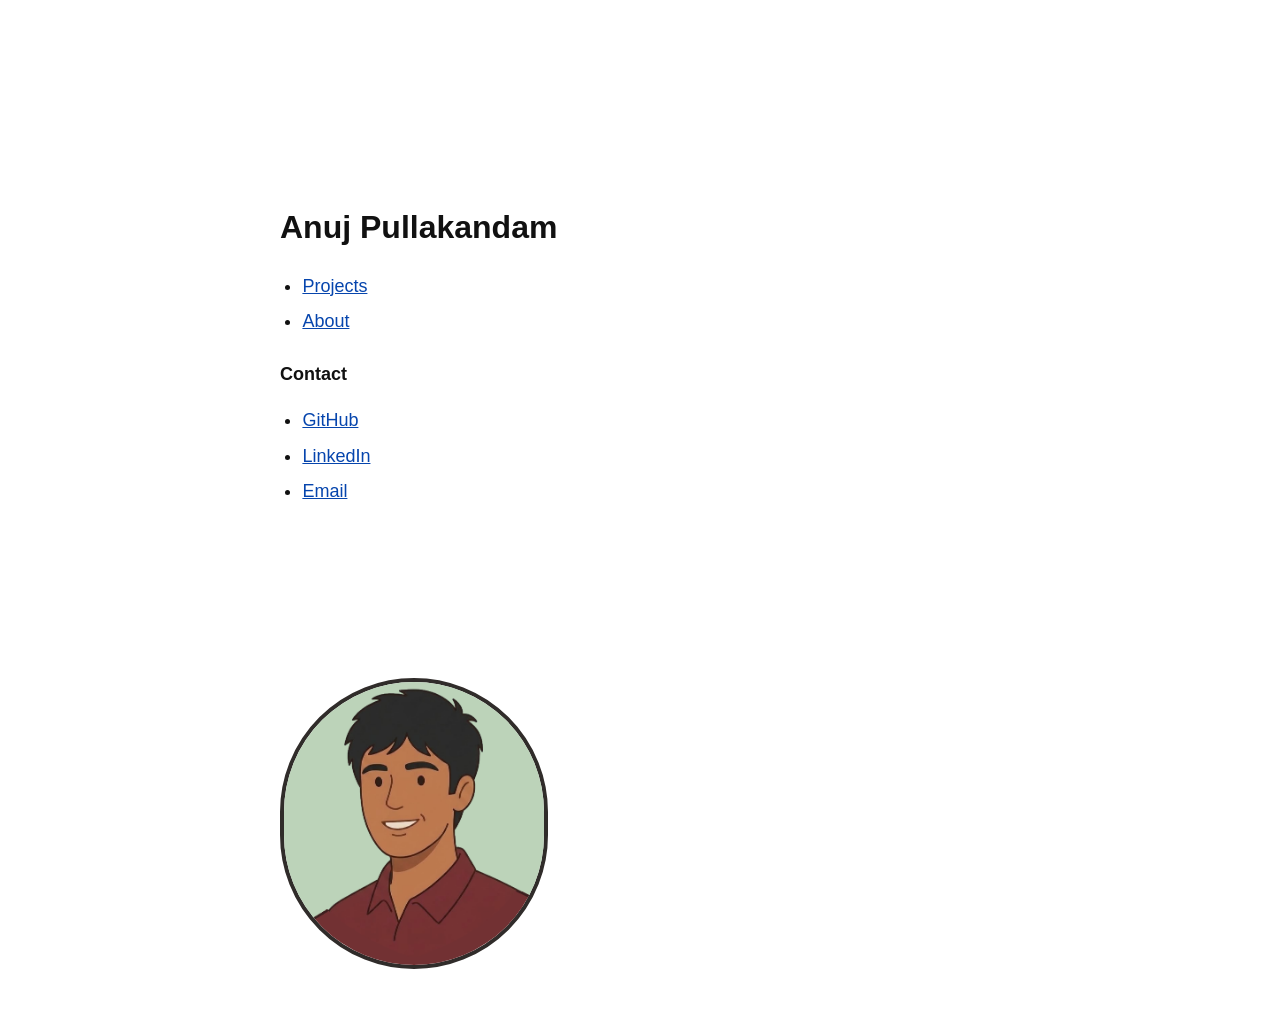
==== commit bad106c0: "Add Contact label above links" ====
--- a/index.html
+++ b/index.html
@@ -9,16 +9,17 @@
 <body>
   <div class="home">
     <div>
-      <h1>Anuj Pullakandam</h1>
+            <h1>Anuj Pullakandam</h1>
       <ul>
         <li><a href="projects.html">Projects</a></li>
         <li><a href="about.html">About</a></li>
       </ul>
-      <div class="icons">
-        <a href="https://github.com/junap206" aria-label="GitHub"><svg viewBox="0 0 16 16" aria-hidden="true"><path fill="currentColor" d="M8 0C3.58 0 0 3.58 0 8c0 3.54 2.29 6.53 5.47 7.59.4.07.55-.17.55-.38 0-.19-.01-.82-.01-1.49-2.01.37-2.53-.49-2.69-.94-.09-.23-.48-.94-.82-1.13-.28-.15-.68-.52-.01-.53.63-.01 1.08.58 1.23.82.72 1.21 1.87.87 2.33.66.07-.52.28-.87.51-1.07-1.78-.2-3.64-.89-3.64-3.95 0-.87.31-1.59.82-2.15-.08-.2-.36-1.02.08-2.12 0 0 .67-.21 2.2.82a7.5 7.5 0 0 1 4 0c1.53-1.04 2.2-.82 2.2-.82.44 1.1.16 1.92.08 2.12.51.56.82 1.27.82 2.15 0 3.07-1.87 3.75-3.65 3.95.29.25.54.73.54 1.48 0 1.07-.01 1.93-.01 2.2 0 .21.15.46.55.38A8.01 8.01 0 0 0 16 8c0-4.42-3.58-8-8-8z"/></svg></a>
-        <button type="button" id="copy-email" aria-label="Copy email address"><svg viewBox="0 0 24 24" aria-hidden="true"><path fill="currentColor" d="M20 4H4c-1.1 0-2 .9-2 2v12c0 1.1.9 2 2 2h16c1.1 0 2-.9 2-2V6c0-1.1-.9-2-2-2zm0 4l-8 5-8-5V6l8 5 8-5v2z"/></svg></button>
-        <a href="https://www.linkedin.com/in/anuj-pullakandam" aria-label="LinkedIn"><svg viewBox="0 0 24 24" aria-hidden="true"><path fill="currentColor" d="M20.45 20.45h-3.56v-5.57c0-1.33-.03-3.04-1.85-3.04-1.86 0-2.14 1.45-2.14 2.94v5.67H9.35V9h3.41v1.56h.05c.48-.9 1.64-1.85 3.37-1.85 3.6 0 4.27 2.37 4.27 5.46v6.28zM5.34 7.43a2.06 2.06 0 1 1 0-4.12 2.06 2.06 0 0 1 0 4.12zM7.12 20.45H3.56V9h3.56v11.45z"/></svg></a>
-        <span id="copied" role="status">Copied!</span>
+      <p class="label">Contact</p>
+      <ul>
+        <li><a href="https://github.com/junap206">GitHub</a></li>
+        <li><a href="https://www.linkedin.com/in/anuj-pullakandam">LinkedIn</a></li>
+        <li><a href="#" id="copy-email">Email</a> <span id="copied" role="status">Copied!</span></li>
+      </ul>
       </div>
     </div>
     <img class="photo" src="assets/photo.png" alt="Illustrated portrait of Anuj Pullakandam" />
--- a/css/style.css
+++ b/css/style.css
@@ -46,4 +46,6 @@
 figcaption { margin-bottom: 0.5rem; font-weight: bold; }
 figure img { display: block; width: 100%; height: auto; border: 1px solid #ccc; }
 
-@media (max-width: 600px) { body { margin: 1.5rem auto; } .home { min-height: 0; } }+@media (max-width: 600px) { body { margin: 1.5rem auto; } .home { min-height: 0; } }
+
+.label { margin: 1.5rem 0 0.2rem; font-weight: bold; }
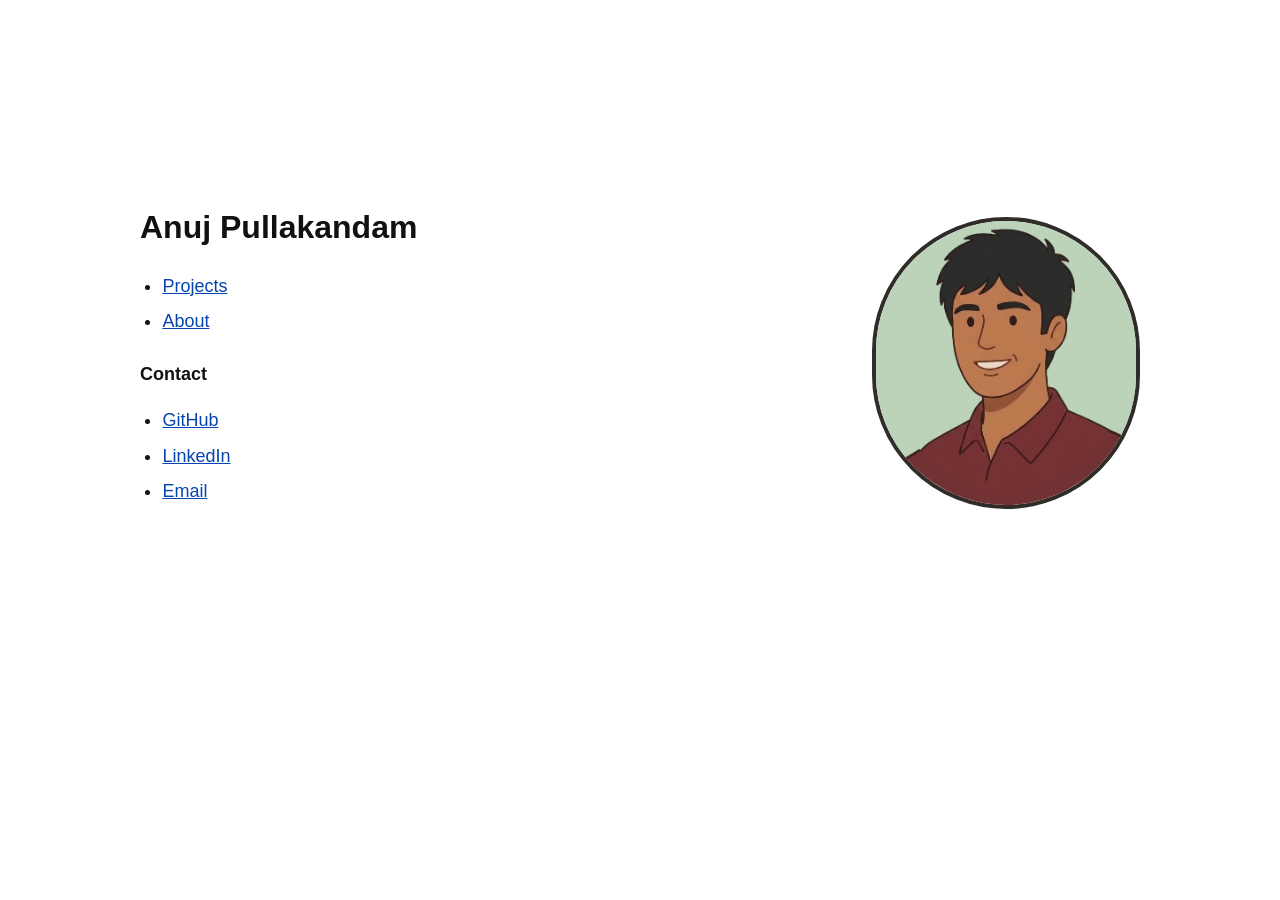
==== commit b0d96be8: "Open external links in a new tab" ====
--- a/index.html
+++ b/index.html
@@ -6,21 +6,20 @@
   <title>Anuj Pullakandam</title>
   <link rel="stylesheet" href="css/style.css" />
 </head>
-<body>
+<body class="wide">
   <div class="home">
     <div>
-            <h1>Anuj Pullakandam</h1>
+      <h1>Anuj Pullakandam</h1>
       <ul>
         <li><a href="projects.html">Projects</a></li>
         <li><a href="about.html">About</a></li>
       </ul>
       <p class="label">Contact</p>
       <ul>
-        <li><a href="https://github.com/junap206">GitHub</a></li>
-        <li><a href="https://www.linkedin.com/in/anuj-pullakandam">LinkedIn</a></li>
+        <li><a href="https://github.com/junap206" target="_blank" rel="noopener">GitHub</a></li>
+        <li><a href="https://www.linkedin.com/in/anuj-pullakandam" target="_blank" rel="noopener">LinkedIn</a></li>
         <li><a href="#" id="copy-email">Email</a> <span id="copied" role="status">Copied!</span></li>
       </ul>
-      </div>
     </div>
     <img class="photo" src="assets/photo.png" alt="Illustrated portrait of Anuj Pullakandam" />
   </div>
--- a/css/style.css
+++ b/css/style.css
@@ -9,6 +9,8 @@
   line-height: 1.6;
 }
 
+body.wide { max-width: 1000px; }
+
 h1 { font-size: 2rem; margin: 0 0 1rem; }
 
 a { color: #0645ad; }
@@ -18,7 +20,7 @@
 li { margin: 0.4rem 0; }
 
 /* home page: text on the left, portrait on the right */
-.home { display: flex; align-items: center; justify-content: space-between; gap: 2rem; flex-wrap: wrap; min-height: 70vh; }
+.home { display: grid; grid-template-columns: 1fr auto; align-items: center; gap: 2rem; min-height: 70vh; }
 .photo {
   width: 260px;
   max-width: 100%;
@@ -29,13 +31,8 @@
   border-radius: 999px;
 }
 
-/* GitHub / email / LinkedIn icons */
-.icons { display: flex; align-items: center; gap: 1rem; margin-top: 1.5rem; }
-.icons a,
-.icons button { display: inline-flex; padding: 0; border: 0; background: none; color: #444; cursor: pointer; }
-.icons a:hover,
-.icons button:hover { color: #0645ad; }
-.icons svg { width: 28px; height: 28px; }
+.label { margin: 1.5rem 0 0.2rem; font-weight: bold; }
+
 #copied { font-size: 0.9rem; color: #444; visibility: hidden; }
 #copied.show { visibility: visible; }
 
@@ -46,6 +43,7 @@
 figcaption { margin-bottom: 0.5rem; font-weight: bold; }
 figure img { display: block; width: 100%; height: auto; border: 1px solid #ccc; }
 
-@media (max-width: 600px) { body { margin: 1.5rem auto; } .home { min-height: 0; } }
-
-.label { margin: 1.5rem 0 0.2rem; font-weight: bold; }+@media (max-width: 600px) {
+  body { margin: 1.5rem auto; }
+  .home { grid-template-columns: 1fr; min-height: 0; }
+}
